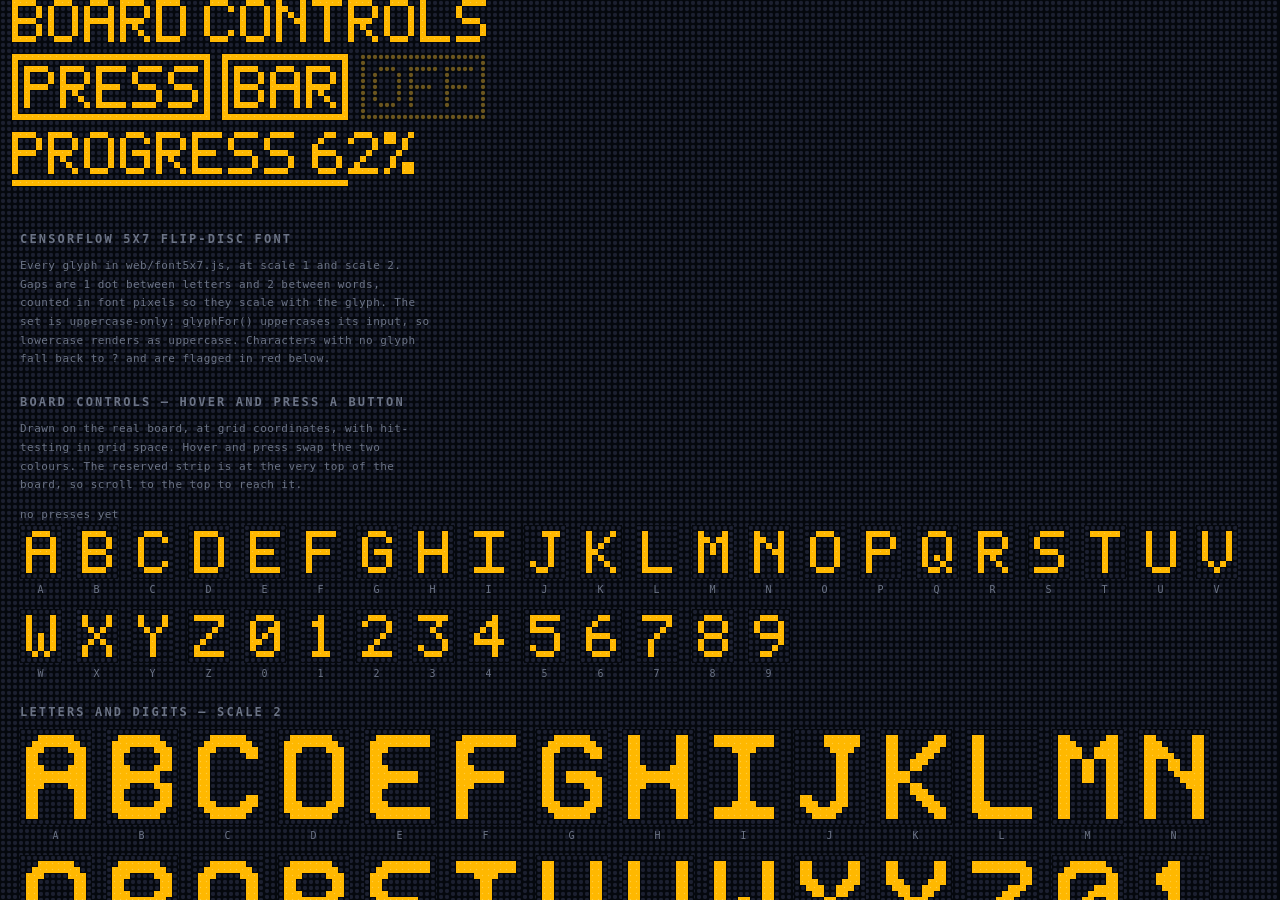
==== web/font-test.html @ fdaca212 "phase 4a: flip-disc font, dot board and font test page" ====
<!doctype html>
<html lang="en">
  <head>
    <meta charset="utf-8" />
    <meta name="viewport" content="width=device-width, initial-scale=1" />
    <title>CensorFlow — 5x7 font</title>
    <link rel="stylesheet" href="style.css" />
  </head>
  <body>
    <!-- The background board: real geometry, real CSS colours, so what you judge
         here is what the app will draw. -->
    <canvas id="board" aria-hidden="true"></canvas>

    <main class="fonttest">
      <h1>CensorFlow 5x7 flip-disc font</h1>
      <p class="note">
        Every glyph in <code>web/font5x7.js</code>, at scale 1 and scale 2.
        Gaps are 1 dot between letters and 2 between words, counted in font
        pixels so they scale with the glyph. The set is uppercase-only:
        <code>glyphFor()</code> uppercases its input, so lowercase renders as
        uppercase. Characters with no glyph fall back to <code>?</code> and are
        flagged in red below.
      </p>

      <h1>Board controls — hover and press a button</h1>
      <p class="note">
        Drawn on the real board, at grid coordinates, with hit-testing in grid
        space. Hover and press swap the two colours. The reserved strip is at
        the very top of the board, so scroll to the top to reach it.
      </p>
      <div class="note" id="demo-readout">no presses yet</div>
      <div class="row" id="scale1-letters"></div>

      <h1>Letters and digits — scale 2</h1>
      <div class="row" id="scale2-letters"></div>

      <h1>Punctuation and symbols — scale 1 / scale 2</h1>
      <div class="row" id="scale1-symbols"></div>
      <div class="row" id="scale2-symbols" style="margin-top: 14px"></div>

      <h1>All glyphs, in declaration order — scale 2</h1>
      <div class="row" id="all"></div>

      <h1>Samples at title size — scale 4 / 3 / 2 / 1</h1>
      <div class="samples" id="samples"></div>

      <h1>Samples at body size — scale 2 / 1</h1>
      <div class="samples" id="samples-small"></div>

      <h1>Long line at scale 1, as the review screen will use it</h1>
      <div class="samples" id="long"></div>
    </main>

    <script type="module">
      import { createBoard, renderField, pitchFromLocation } from './flipdisc.js';
      import {
        glyphKeys,
        hasGlyph,
        measureFlipText,
        layoutFlipCells,
        GLYPH_COLS,
        GLYPH_ROWS,
      } from './font5x7.js';

      const pitch = pitchFromLocation();
      const board = createBoard(document.getElementById('board'), { pitch });

      // Reserved strip at the top of the board for the control demo. Drawn on the
      // board rather than on a tile so it exercises the real hit-testing path.
      // Buttons are created once and re-placed on every redraw: creating them
      // inside the painter would leak one into the hit-test list per repaint.
      // Row map for the reserved strip. A scale-1 button is 7 + 4 = 11 rows tall, and
// a scale-1 progress label is 7 rows with its bar one row further down, so the
// rows need more air between them than they look like they need.
const ROW = { title: 0, buttons: 9, progress: 22, reserved: 32 };

const readout = document.getElementById('demo-readout');
      let barPct = 0.62;

      const pressMe = board.button({ col: 2, row: ROW.buttons, label: 'PRESS', onClick: (btn) => {
        readout.textContent = `pressed ${btn.label}`;
      } });
      const bump = board.button({ col: 2, row: ROW.buttons, label: 'BAR', onClick: () => {
        barPct = barPct >= 0.999 ? 0 : Math.min(1, barPct + 0.19);
        readout.textContent = `progress ${Math.round(barPct * 100)}%`;
        board.redraw();
      } });
      const dead = board.button({ col: 2, row: ROW.buttons, label: 'OFF', onClick: () => {
        readout.textContent = 'this button is disabled, so this cannot happen';
      } });
      dead.setEnabled(false);

      // Laid out with a running cursor rather than hardcoded columns: a button is
      // as wide as its label, so fixed columns overlap as soon as a label changes.
      function placeRow(handles, col) {
        let cursor = col;
        for (const handle of handles) {
          handle.place(cursor, ROW.buttons);
          cursor += handle.width + 2;
        }
      }

      board.onDraw((b) => {
        b.stampText('BOARD CONTROLS', 2, ROW.title, { scale: 1 });
        placeRow([pressMe, bump, dead], 2);
        b.progress({ col: 2, row: ROW.progress, width: 90, label: `PROGRESS ${Math.round(barPct * 100)}%`, pct: barPct });
      });
      board.redraw();
      document.documentElement.style.setProperty('--demo-reserve', `${ROW.reserved * pitch}px`);

      /** One canvas showing `text` at `scale`, padded by one dot on every side. */
      function tile(text, scale) {
        const figure = document.createElement('figure');
        const canvas = document.createElement('canvas');
        const { cols, rows } = measureFlipText(text, scale);
        const pad = 1;
        const { cells } = layoutFlipCells(text, scale);
        renderField(canvas, {
          pitch,
          cols: cols + pad * 2,
          rows: rows + pad * 2,
          lit: cells.map((cell) => [cell.x + pad, cell.y + pad]),
        });
        figure.append(canvas);
        const caption = document.createElement('figcaption');
        const label = text === ' ' ? '(space)' : text;
        caption.textContent = label;
        if (text !== ' ' && !hasGlyph(text)) caption.className = 'missing';
        figure.append(caption);
        return figure;
      }

      const LETTERS = 'ABCDEFGHIJKLMNOPQRSTUVWXYZ0123456789'.split('');
      const SYMBOLS = [
        '!', '?', '(', ')', '<', '>', '_', '=', '/', '+', '-', '.', ',', ';', ':',
        '@', '#', '$', '%', '&', 'x', '÷', '→', '←', '↑', '↓', '▶', '■', '•',
        '·', '–', '—', '|', '\\', '[', ']', '{', '}', "'", '"', '*', '×', ' ',
      ];

      for (const [id, chars, scale] of [
        ['scale1-letters', LETTERS, 1],
        ['scale2-letters', LETTERS, 2],
        ['scale1-symbols', SYMBOLS, 1],
        ['scale2-symbols', SYMBOLS, 2],
        ['all', glyphKeys(), 2],
      ]) {
        const host = document.getElementById(id);
        for (const char of chars) host.append(tile(char, scale));
      }

      const SAMPLES = [
        'CENSORFLOW',
        'SEPARATING',
        'TRANSCRIBING',
        'FETCHING LYRICS',
        'AWAITING REVIEW',
        'RENDERING',
        'DONE',
        '5 FLAGS 2.0S',
        '01 BROTHER STONE',
        'ORIGINAL',
        'CLEAN',
        'A/B PLAYBACK',
        'ERROR: FFMPEG NOT FOUND',
        'WORDS 1/120',
      ];

      const sampleHost = document.getElementById('samples');
      for (const scale of [4, 3, 2, 1]) {
        for (const line of SAMPLES) {
          const figure = tile(line, scale);
          const caption = figure.querySelector('figcaption');
          caption.textContent = `${line}  ·  scale ${scale}`;
          sampleHost.append(figure);
        }
      }

      const smallHost = document.getElementById('samples-small');
      for (const scale of [2, 1]) {
        for (const line of SAMPLES) {
          const figure = tile(line, scale);
          const caption = figure.querySelector('figcaption');
          caption.textContent = `scale ${scale}`;
          smallHost.append(figure);
        }
      }

      const longHost = document.getElementById('long');
      for (const line of [
        'WORD 42  1.44  1.79  BOTH  VERIFY',
        'FLAGS 5 OF 527 WORDS  2.03 SECONDS MUTED',
      ]) {
        longHost.append(tile(line, 1));
      }

      document.title = `CensorFlow — 5x7 font (${GLYPH_COLS}x${GLYPH_ROWS}, pitch ${pitch})`;
    </script>
  </body>
</html>
---- web/style.css ----
/*
 * CensorFlow UI.
 *
 * The dot grid is drawn on a canvas by flipdisc.js, which reads --on, --off,
 * --bg and --on-hi from :root at startup. This file is the single source of
 * truth for colour: change a value here and both the canvas and the HTML
 * overlay follow.
 */

:root {
  /* Transit-sign amber for a lit dot. */
  --on: #ffb800;
  /* Dim blue-grey for an unlit dot. Take this towards --bg for a fainter field. */
  --off: #1c2030;
  /* The board behind the dots. */
  --bg: #05080d;
  /* The specular highlight on a lit dot: what makes it read as a physical flap. */
  --on-hi: rgba(255, 230, 140, 0.42);
  /* A dimmed amber: disabled controls and stages that have not run yet. */
  --on-dim: #6b5620;

  --fg: var(--on);
  --dim: #6b7385;
  --line: #222836;
  --mono: ui-monospace, SFMono-Regular, "SF Mono", Menlo, Consolas, monospace;
}

* {
  box-sizing: border-box;
}

html,
body {
  margin: 0;
  padding: 0;
  height: 100%;
  background: var(--bg);
  color: var(--fg);
  font-family: var(--mono);
  /* The board is a fixed full-window canvas; the page itself never scrolls. */
  overflow: hidden;
}

/*
 * No animation anywhere. The board is a status readout, and a moving target is
 * harder to read than a still one.
 */
*,
*::before,
*::after {
  animation: none !important;
  transition: none !important;
  scroll-behavior: auto !important;
}

#board {
  display: block;
  position: fixed;
  inset: 0;
  z-index: 0;
  cursor: default;
  touch-action: none;
}

/* --- HTML overlay ------------------------------------------------------------
 * Dot-matrix is for titles, buttons, status, progress and stem labels. Anything
 * dense - the transcript, the review table - is real HTML sitting over the
 * canvas, so it can be read, selected and tabbed through.
 */

.overlay {
  position: fixed;
  inset: 0;
  z-index: 1;
  display: flex;
  flex-direction: column;
  pointer-events: none;
}

.overlay > * {
  pointer-events: auto;
}

.panel {
  background: color-mix(in srgb, var(--bg) 88%, transparent);
  border: 1px solid var(--line);
  padding: 12px 14px;
}

.panel h2 {
  margin: 0 0 8px;
  font-size: 13px;
  font-weight: 600;
  letter-spacing: 0.14em;
  text-transform: uppercase;
  color: var(--fg);
}

.muted {
  color: var(--dim);
}

table.grid {
  width: 100%;
  border-collapse: collapse;
  font-size: 12px;
}

table.grid th {
  text-align: left;
  font-weight: 600;
  letter-spacing: 0.1em;
  text-transform: uppercase;
  color: var(--dim);
  padding: 4px 8px 4px 0;
  border-bottom: 1px solid var(--line);
}

table.grid td {
  padding: 3px 8px 3px 0;
  border-bottom: 1px solid color-mix(in srgb, var(--line) 55%, transparent);
}

button.html {
  font: inherit;
  font-size: 12px;
  letter-spacing: 0.08em;
  color: var(--fg);
  background: transparent;
  border: 1px solid var(--line);
  padding: 6px 12px;
  cursor: pointer;
}

button.html:hover,
button.html:focus-visible {
  background: var(--on);
  border-color: var(--on);
  color: var(--bg);
  outline: none;
}

/* Visible only to a screen reader: the canvas is one bitmap of dots. */
.sr-only {
  position: absolute;
  width: 1px;
  height: 1px;
  margin: -1px;
  padding: 0;
  overflow: hidden;
  clip: rect(0 0 0 0);
  white-space: nowrap;
  border: 0;
}

:focus-visible {
  outline: 2px solid var(--on);
  outline-offset: 2px;
}

/* --- font-test.html only ------------------------------------------------------ */

/* Transparent so the real fixed board shows through around the tiles. The top
 * padding clears the control demo strip that font-test.html paints on the board;
 * font-test.html sets --demo-reserve from its own row map. */
.fonttest {
  position: fixed;
  inset: 0;
  overflow: auto;
  z-index: 2;
  background: transparent;
  padding: calc(var(--demo-reserve, 190px) + 14px) 20px 60px;
}

.fonttest h1 {
  font-size: 12px;
  letter-spacing: 0.18em;
  text-transform: uppercase;
  color: var(--dim);
  font-weight: 600;
  margin: 26px 0 10px;
}

.fonttest .row {
  display: flex;
  flex-wrap: wrap;
  gap: 14px;
}

.fonttest figure {
  margin: 0;
  text-align: center;
}

.fonttest figcaption {
  font-size: 10px;
  color: var(--dim);
  margin-top: 5px;
  letter-spacing: 0.08em;
}

.fonttest canvas {
  display: block;
  background: var(--bg);
}

.fonttest .samples canvas {
  margin-bottom: 12px;
}

.fonttest .note {
  font-size: 11px;
  color: var(--dim);
  line-height: 1.7;
  max-width: 62ch;
  letter-spacing: 0.04em;
}

.fonttest .missing {
  color: #ff6b6b;
}
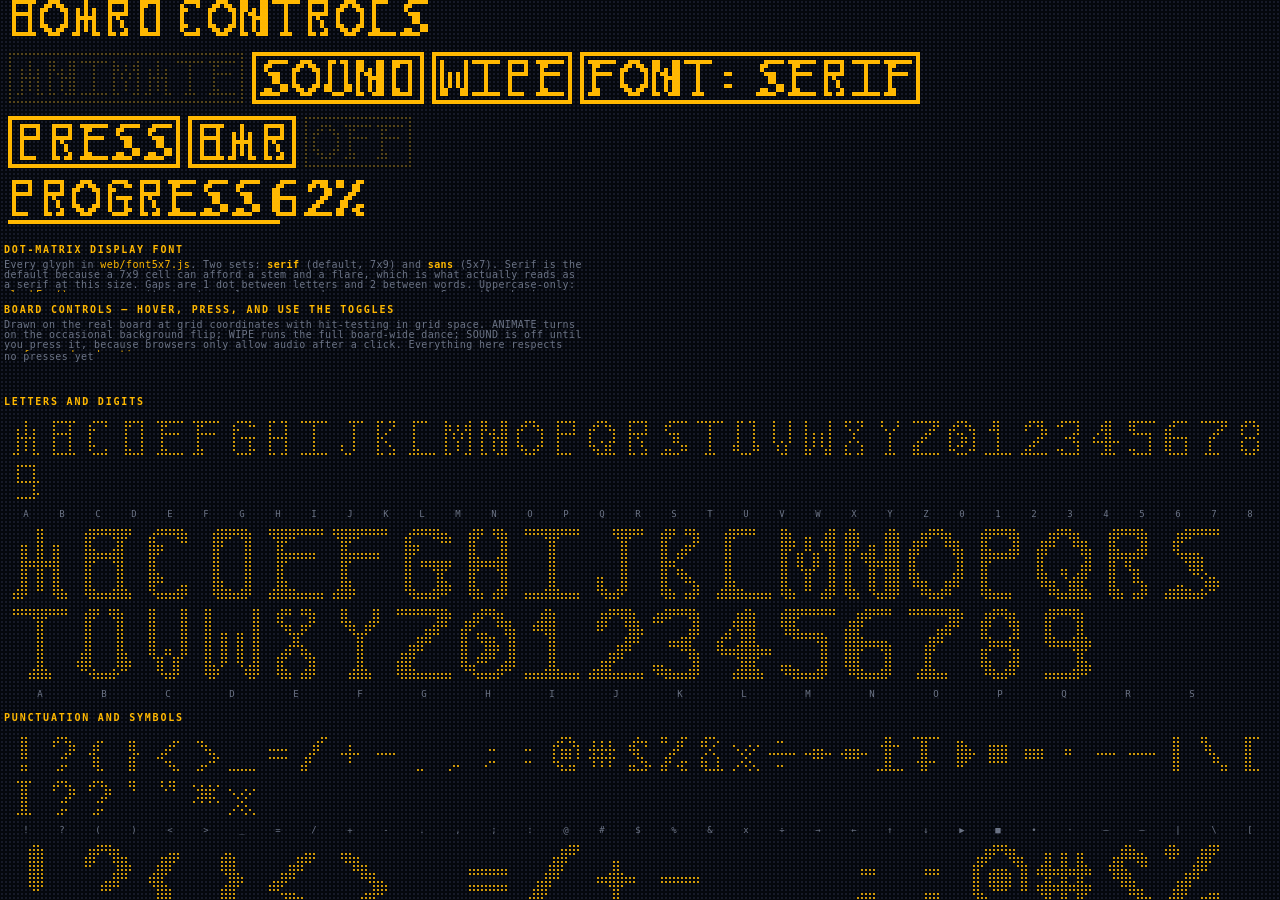
==== commit 00032264: "phase 4a: serif dot font, denser discs, single dot layer, flip motion and sound" ====
--- a/web/font-test.html
+++ b/web/font-test.html
@@ -3,52 +3,66 @@
   <head>
     <meta charset="utf-8" />
     <meta name="viewport" content="width=device-width, initial-scale=1" />
-    <title>CensorFlow — 5x7 font</title>
+    <title>CensorFlow — dot font</title>
     <link rel="stylesheet" href="style.css" />
   </head>
   <body>
-    <!-- The background board: real geometry, real CSS colours, so what you judge
-         here is what the app will draw. -->
+    <!-- The one and only dot field. Everything drawn below is lit dots on top of
+         this board, which is why the page scrolls: content is HTML over a fixed
+         canvas rather than a canvas that scrolls with it. -->
     <canvas id="board" aria-hidden="true"></canvas>
 
     <main class="fonttest">
-      <h1>CensorFlow 5x7 flip-disc font</h1>
+      <h1>Dot-matrix display font</h1>
+      <p class="note" id="intro">
+        Every glyph in <code>web/font5x7.js</code>. Two sets: <b>serif</b> (default,
+        7x9) and <b>sans</b> (5x7). Serif is the default because a 7x9 cell can
+        afford a stem and a flare, which is what actually reads as a serif at this
+        size. Gaps are 1 dot between letters and 2 between words. Uppercase-only:
+        <code>glyphFor()</code> uppercases its input, so lowercase renders as
+        uppercase.
+      </p>
+
+      <h1>Board controls — hover, press, and use the toggles</h1>
+      <p class="note" id="controls-note">
+        Drawn on the real board at grid coordinates with hit-testing in grid space.
+        ANIMATE turns on the occasional background flip; WIPE runs the full
+        board-wide dance; SOUND is off until you press it, because browsers only
+        allow audio after a click. Everything here respects
+        <code>prefers-reduced-motion</code>.
+      </p>
+      <p class="note" id="demo-readout">no presses yet</p>
+
+      <h1>Letters and digits</h1>
+      <div class="tiles" id="letters-1"></div>
+      <div class="caps" id="letters-1-caps"></div>
+      <div class="tiles" id="letters-2"></div>
+      <div class="caps" id="letters-2-caps"></div>
+
+      <h1>Punctuation and symbols</h1>
+      <div class="tiles" id="symbols-1"></div>
+      <div class="caps" id="symbols-1-caps"></div>
+      <div class="tiles" id="symbols-2"></div>
+      <div class="caps" id="symbols-2-caps"></div>
+
+      <h1>Every glyph in declaration order — scale 2</h1>
+      <div class="tiles" id="all"></div>
+      <div class="caps" id="all-caps"></div>
+
+      <h1>Samples at title size — scale 4 / 3 / 2 / 1</h1>
+      <div class="plates" id="samples-big"></div>
+
+      <h1>Small text on floating plates — scale 2 / 1</h1>
       <p class="note">
-        Every glyph in <code>web/font5x7.js</code>, at scale 1 and scale 2.
-        Gaps are 1 dot between letters and 2 between words, counted in font
-        pixels so they scale with the glyph. The set is uppercase-only:
-        <code>glyphFor()</code> uppercases its input, so lowercase renders as
-        uppercase. Characters with no glyph fall back to <code>?</code> and are
-        flagged in red below.
+        Each of these sits on an opaque plate sized to the text with a dot of
+        margin, so the small glyphs have quiet ground and the rectangle reads as
+        floating over the field. The outline does not affect layout, which is why
+        the dots inside still land on the grid.
       </p>
-
-      <h1>Board controls — hover and press a button</h1>
-      <p class="note">
-        Drawn on the real board, at grid coordinates, with hit-testing in grid
-        space. Hover and press swap the two colours. The reserved strip is at
-        the very top of the board, so scroll to the top to reach it.
-      </p>
-      <div class="note" id="demo-readout">no presses yet</div>
-      <div class="row" id="scale1-letters"></div>
-
-      <h1>Letters and digits — scale 2</h1>
-      <div class="row" id="scale2-letters"></div>
-
-      <h1>Punctuation and symbols — scale 1 / scale 2</h1>
-      <div class="row" id="scale1-symbols"></div>
-      <div class="row" id="scale2-symbols" style="margin-top: 14px"></div>
-
-      <h1>All glyphs, in declaration order — scale 2</h1>
-      <div class="row" id="all"></div>
-
-      <h1>Samples at title size — scale 4 / 3 / 2 / 1</h1>
-      <div class="samples" id="samples"></div>
-
-      <h1>Samples at body size — scale 2 / 1</h1>
-      <div class="samples" id="samples-small"></div>
-
-      <h1>Long line at scale 1, as the review screen will use it</h1>
-      <div class="samples" id="long"></div>
+      <div class="plates" id="samples-small"></div>
+
+      <h1>Long lines at scale 1, as the review screen will use them</h1>
+      <div class="plates" id="long"></div>
     </main>
 
     <script type="module">
@@ -58,76 +72,202 @@
         hasGlyph,
         measureFlipText,
         layoutFlipCells,
-        GLYPH_COLS,
-        GLYPH_ROWS,
+        setFont,
+        fontName,
+
+        glyphSize,
+        textCols,
+        FONTS,
       } from './font5x7.js';
+      import { fullWipe, startIdleFlips, prefersReducedMotion } from './flip-motion.js';
+      import { isSoundEnabled, setSoundEnabled, subscribeSound, playRowFlip } from './flip-sound.js';
 
       const pitch = pitchFromLocation();
       const board = createBoard(document.getElementById('board'), { pitch });
 
-      // Reserved strip at the top of the board for the control demo. Drawn on the
-      // board rather than on a tile so it exercises the real hit-testing path.
-      // Buttons are created once and re-placed on every redraw: creating them
-      // inside the painter would leak one into the hit-test list per repaint.
-      // Row map for the reserved strip. A scale-1 button is 7 + 4 = 11 rows tall, and
-// a scale-1 progress label is 7 rows with its bar one row further down, so the
-// rows need more air between them than they look like they need.
-const ROW = { title: 0, buttons: 9, progress: 22, reserved: 32 };
-
-const readout = document.getElementById('demo-readout');
+      // One dot of padding everywhere. Because every box on this page is a whole
+      // number of dots tall and wide, each tile's canvas origin lands on a board
+      // dot and the lit dots read as part of the one field rather than as a
+      // second layer laid over it.
+      document.documentElement.style.setProperty('--pad', `${pitch}px`);
+
+      /* --- the control strip, painted on the board ---------------------------- */
+
+      // A scale-1 serif button is 9 glyph rows + 4 = 13 rows tall; a progress
+      // label is 9 rows with its bar one row below. The rows need real air.
+      const ROW = { title: 0, controls: 13, controls2: 29, progress: 45, reserved: 57 };
+
+      const readout = document.getElementById('demo-readout');
       let barPct = 0.62;
-
-      const pressMe = board.button({ col: 2, row: ROW.buttons, label: 'PRESS', onClick: (btn) => {
-        readout.textContent = `pressed ${btn.label}`;
-      } });
-      const bump = board.button({ col: 2, row: ROW.buttons, label: 'BAR', onClick: () => {
-        barPct = barPct >= 0.999 ? 0 : Math.min(1, barPct + 0.19);
-        readout.textContent = `progress ${Math.round(barPct * 100)}%`;
-        board.redraw();
-      } });
-      const dead = board.button({ col: 2, row: ROW.buttons, label: 'OFF', onClick: () => {
-        readout.textContent = 'this button is disabled, so this cannot happen';
-      } });
+      let animate = false;
+      let stopIdle = null;
+      let wipe = null;
+
+      const pressMe = board.button({
+        col: 2,
+        row: ROW.controls,
+        label: 'PRESS',
+        onClick: (btn) => {
+          readout.textContent = `pressed ${btn.label}`;
+          playRowFlip(4, false);
+        },
+      });
+
+      const bump = board.button({
+        col: 2,
+        row: ROW.controls,
+        label: 'BAR',
+        onClick: () => {
+          barPct = barPct >= 0.999 ? 0 : Math.min(1, barPct + 0.19);
+          readout.textContent = `progress ${Math.round(barPct * 100)}%`;
+          board.redraw();
+        },
+      });
+
+      const dead = board.button({
+        col: 2,
+        row: ROW.controls,
+        label: 'OFF',
+        onClick: () => {
+          readout.textContent = 'this button is disabled, so this cannot happen';
+        },
+      });
       dead.setEnabled(false);
 
-      // Laid out with a running cursor rather than hardcoded columns: a button is
-      // as wide as its label, so fixed columns overlap as soon as a label changes.
-      function placeRow(handles, col) {
+      const animBtn = board.button({
+        col: 2,
+        row: ROW.controls,
+        label: 'ANIMATE',
+        onClick: (btn) => {
+          animate = !animate;
+          btn.setEnabled(animate);
+          if (animate) {
+            stopIdle = startIdleFlips(board);
+            readout.textContent = 'animation on: a dot flips over now and then';
+          } else {
+            stopIdle?.();
+            stopIdle = null;
+            board.redraw();
+            readout.textContent = 'animation off';
+          }
+        },
+      });
+      animBtn.setEnabled(false);
+
+      const soundBtn = board.button({
+        col: 2,
+        row: ROW.controls,
+        label: 'SOUND',
+        onClick: () => {
+          const next = !isSoundEnabled();
+          setSoundEnabled(next);
+          readout.textContent = next ? 'sound on' : 'sound off';
+          board.redraw();
+        },
+      });
+
+      const wipeBtn = board.button({
+        col: 2,
+        row: ROW.controls,
+        label: 'WIPE',
+        onClick: () => {
+          if (prefersReducedMotion()) {
+            readout.textContent = 'reduced motion is on, so the wipe is skipped';
+            return;
+          }
+          wipe?.();
+          wipe = fullWipe(board);
+          readout.textContent = 'wipe';
+        },
+      });
+
+      const fontBtn = board.button({
+        col: 2,
+        row: ROW.controls,
+        label: 'FONT: SERIF',
+        onClick: () => {
+          const next = fontName() === 'serif' ? 'sans' : 'serif';
+          setFont(next);
+          fontBtn.setLabel(`FONT: ${next.toUpperCase()}`);
+          renderAll();
+          board.redraw();
+          readout.textContent = `font set: ${next} ${glyphSize().cols}x${glyphSize().rows}`;
+        },
+      });
+
+      // A running cursor, not fixed columns: a button is exactly as wide as its
+      // label, so fixed columns overlap as soon as a label changes.
+      function placeRow(handles, col, row) {
         let cursor = col;
         for (const handle of handles) {
-          handle.place(cursor, ROW.buttons);
+          handle.place(cursor, row);
           cursor += handle.width + 2;
         }
       }
 
       board.onDraw((b) => {
         b.stampText('BOARD CONTROLS', 2, ROW.title, { scale: 1 });
-        placeRow([pressMe, bump, dead], 2);
-        b.progress({ col: 2, row: ROW.progress, width: 90, label: `PROGRESS ${Math.round(barPct * 100)}%`, pct: barPct });
-      });
+        placeRow([animBtn, soundBtn, wipeBtn, fontBtn], 2, ROW.controls);
+        placeRow([pressMe, bump, dead], 2, ROW.controls2);
+        b.progress({
+          col: 2,
+          row: ROW.progress,
+          width: 110,
+          label: `PROGRESS ${Math.round(barPct * 100)}%`,
+          pct: barPct,
+        });
+      });
+
+      // Sound state survives a reload; the button has to show it on arrival.
+      subscribeSound(() => {
+        soundBtn.setLabel(isSoundEnabled() ? 'SOUND: ON' : 'SOUND');
+        board.redraw();
+      });
+      soundBtn.setLabel(isSoundEnabled() ? 'SOUND: ON' : 'SOUND');
+
+      document.documentElement.style.setProperty('--demo-reserve', `${ROW.reserved * pitch}px`);
       board.redraw();
-      document.documentElement.style.setProperty('--demo-reserve', `${ROW.reserved * pitch}px`);
-
-      /** One canvas showing `text` at `scale`, padded by one dot on every side. */
-      function tile(text, scale) {
-        const figure = document.createElement('figure');
+
+      /* --- the glyph tiles --------------------------------------------------- */
+
+      /** One canvas of `text` at `scale`, lit dots only, transparent elsewhere. */
+      function tileCanvas(text, scale, pad = 1) {
         const canvas = document.createElement('canvas');
         const { cols, rows } = measureFlipText(text, scale);
-        const pad = 1;
         const { cells } = layoutFlipCells(text, scale);
         renderField(canvas, {
           pitch,
           cols: cols + pad * 2,
           rows: rows + pad * 2,
           lit: cells.map((cell) => [cell.x + pad, cell.y + pad]),
-        });
-        figure.append(canvas);
-        const caption = document.createElement('figcaption');
-        const label = text === ' ' ? '(space)' : text;
-        caption.textContent = label;
-        if (text !== ' ' && !hasGlyph(text)) caption.className = 'missing';
-        figure.append(caption);
-        return figure;
+          paintField: false,
+        });
+        return canvas;
+      }
+
+      /**
+       * A row of tiles with its captions in a second, identically-sized row.
+       * Two containers rather than a caption under each tile: a caption has an
+       * arbitrary height, and anything arbitrary would knock every tile below it
+       * off the grid.
+       */
+      function tileRow(tileId, capId, items) {
+        const tiles = document.getElementById(tileId);
+        const caps = document.getElementById(capId);
+        items.forEach(({ text, scale, caption, missing }) => {
+          const canvas = tileCanvas(text, scale);
+          const width = `${canvas.style.width}`;
+          const figure = document.createElement('figure');
+          figure.style.width = width;
+          figure.append(canvas);
+          tiles.append(figure);
+
+          const label = document.createElement('div');
+          label.style.width = width;
+          label.textContent = caption;
+          if (missing) label.className = 'missing';
+          caps.append(label);
+        });
       }
 
       const LETTERS = 'ABCDEFGHIJKLMNOPQRSTUVWXYZ0123456789'.split('');
@@ -137,15 +277,56 @@
         '·', '–', '—', '|', '\\', '[', ']', '{', '}', "'", '"', '*', '×', ' ',
       ];
 
-      for (const [id, chars, scale] of [
-        ['scale1-letters', LETTERS, 1],
-        ['scale2-letters', LETTERS, 2],
-        ['scale1-symbols', SYMBOLS, 1],
-        ['scale2-symbols', SYMBOLS, 2],
-        ['all', glyphKeys(), 2],
-      ]) {
-        const host = document.getElementById(id);
-        for (const char of chars) host.append(tile(char, scale));
+      function asItems(chars, scale) {
+        return chars.map((char) => ({
+          text: char,
+          scale,
+          caption: char === ' ' ? '(space)' : char,
+          missing: char !== ' ' && !hasGlyph(char),
+        }));
+      }
+
+      /**
+       * Columns one plate may use before it runs off the window. A plate costs its
+       * text plus `TILE_PAD` dots of air on each side (`tileCanvas`), plus a dot of
+       * figure margin on the left, plus a `GUTTER`-dot gutter on the right so no
+       * specimen ever sits flush against the edge of the window.
+       */
+      const TILE_PAD = 1;
+      const FIGURE_MARGIN = 1;
+      const GUTTER = 2;
+
+      function plateCols() {
+        const host = document.querySelector('.plates');
+        const style = getComputedStyle(host);
+        const inner = host.clientWidth
+          - parseFloat(style.paddingLeft) - parseFloat(style.paddingRight);
+        const chrome = TILE_PAD * 2 + FIGURE_MARGIN + GUTTER;
+        return Math.floor((inner - chrome * pitch) / pitch);
+      }
+
+      function plates(hostId, lines, scales, { chip = false } = {}) {
+        const host = document.getElementById(hostId);
+        const maxCols = plateCols();
+        scales.forEach((want) => {
+          lines.forEach((line) => {
+            /* Shrink until it fits. Never grow past the scale this pass asked for:
+               the section is a fixed-size specimen sheet, not a responsive layout. */
+            let scale = want;
+            while (scale > 1 && textCols(line, scale) > maxCols) scale -= 1;
+            const canvas = tileCanvas(line, scale);
+            const holder = document.createElement(chip ? 'span' : 'figure');
+            if (chip) holder.className = 'chip';
+            holder.append(canvas);
+            if (!chip) {
+              const caption = document.createElement('figcaption');
+              const fitted = scale === want ? '' : ` (fitted down from ${want})`;
+              caption.textContent = `${line}  ·  scale ${scale}${fitted}`;
+              holder.append(caption);
+            }
+            host.append(holder);
+          });
+        });
       }
 
       const SAMPLES = [
@@ -161,39 +342,44 @@
         'ORIGINAL',
         'CLEAN',
         'A/B PLAYBACK',
-        'ERROR: FFMPEG NOT FOUND',
         'WORDS 1/120',
       ];
 
-      const sampleHost = document.getElementById('samples');
-      for (const scale of [4, 3, 2, 1]) {
-        for (const line of SAMPLES) {
-          const figure = tile(line, scale);
-          const caption = figure.querySelector('figcaption');
-          caption.textContent = `${line}  ·  scale ${scale}`;
-          sampleHost.append(figure);
-        }
-      }
-
-      const smallHost = document.getElementById('samples-small');
-      for (const scale of [2, 1]) {
-        for (const line of SAMPLES) {
-          const figure = tile(line, scale);
-          const caption = figure.querySelector('figcaption');
-          caption.textContent = `scale ${scale}`;
-          smallHost.append(figure);
-        }
-      }
-
-      const longHost = document.getElementById('long');
-      for (const line of [
-        'WORD 42  1.44  1.79  BOTH  VERIFY',
-        'FLAGS 5 OF 527 WORDS  2.03 SECONDS MUTED',
-      ]) {
-        longHost.append(tile(line, 1));
-      }
-
-      document.title = `CensorFlow — 5x7 font (${GLYPH_COLS}x${GLYPH_ROWS}, pitch ${pitch})`;
+      function renderAll() {
+        ['letters-1', 'letters-1-caps', 'letters-2', 'letters-2-caps', 'symbols-1',
+          'symbols-1-caps', 'symbols-2', 'symbols-2-caps', 'all', 'all-caps',
+          'samples-big', 'samples-small', 'long'].forEach((id) => {
+          document.getElementById(id).replaceChildren();
+        });
+
+        tileRow('letters-1', 'letters-1-caps', asItems(LETTERS, 1));
+        tileRow('letters-2', 'letters-2-caps', asItems(LETTERS, 2));
+        tileRow('symbols-1', 'symbols-1-caps', asItems(SYMBOLS, 1));
+        tileRow('symbols-2', 'symbols-2-caps', asItems(SYMBOLS, 2));
+        tileRow('all', 'all-caps', asItems(glyphKeys(), 2));
+
+        plates('samples-big', SAMPLES, [4, 3, 2, 1]);
+        plates('samples-small', SAMPLES, [2, 1], { chip: true });
+        plates('long', ['WORD 42  1.44  1.79  BOTH  VERIFY',
+          'FLAGS 5 OF 527 WORDS  2.03 SECONDS MUTED'], [1], { chip: true });
+
+        const { cols, rows } = glyphSize();
+        document.title = `CensorFlow — ${fontName()} ${cols}x${rows}, pitch ${pitch}`;
+      }
+
+      renderAll();
+
+      document.getElementById('intro').insertAdjacentHTML(
+        'beforeend',
+        ` Currently showing <b>${fontName()}</b>, ${glyphSize().cols}x${glyphSize().rows}, pitch ${pitch} px. Sets available: ${Object.keys(FONTS).join(', ')}.`,
+      );
+
+      // Animate only starts on request: the board is a status readout, and
+      // nothing should move until the person looking at it says so.
+      window.addEventListener('beforeunload', () => {
+        stopIdle?.();
+        wipe?.();
+      });
     </script>
   </body>
-</html>+</html>
--- a/web/style.css
+++ b/web/style.css
@@ -23,6 +23,12 @@
   --dim: #6b7385;
   --line: #222836;
   --mono: ui-monospace, SFMono-Regular, "SF Mono", Menlo, Consolas, monospace;
+  /*
+   * Body copy stays monospace on purpose: it is the dense, selectable text
+   * (transcript, review table, timings) and a monospace face keeps columns of
+   * timestamps aligned. The dot-matrix display font is the serif set in
+   * font5x7.js; the two never mix.
+   */
 }
 
 * {
@@ -158,64 +164,135 @@
   outline-offset: 2px;
 }
 
-/* --- font-test.html only ------------------------------------------------------ */
-
-/* Transparent so the real fixed board shows through around the tiles. The top
- * padding clears the control demo strip that font-test.html paints on the board;
- * font-test.html sets --demo-reserve from its own row map. */
+
+/* --- font-test.html only ------------------------------------------------------
+ *
+ * Every box on this page is a whole number of dots tall and wide. That is the
+ * whole trick behind "one layer of dots": the board is a fixed full-window
+ * canvas, and because nothing above it has an arbitrary height, each tile's
+ * canvas origin still lands exactly on a board dot. The lit dots of a word then
+ * read as part of the field instead of as a second field laid over the first.
+ * `--pad` is one dot, set from JS from the real pitch.
+ */
+
 .fonttest {
   position: fixed;
   inset: 0;
   overflow: auto;
   z-index: 2;
   background: transparent;
-  padding: calc(var(--demo-reserve, 190px) + 14px) 20px 60px;
+  padding: calc(var(--demo-reserve, 228px) + var(--pad, 4px)) var(--pad, 4px)
+    calc(var(--pad, 4px) * 24);
 }
 
 .fonttest h1 {
-  font-size: 12px;
+  font-size: 10px;
   letter-spacing: 0.18em;
   text-transform: uppercase;
-  color: var(--dim);
+  color: var(--fg);
   font-weight: 600;
-  margin: 26px 0 10px;
-}
-
-.fonttest .row {
-  display: flex;
-  flex-wrap: wrap;
-  gap: 14px;
-}
-
-.fonttest figure {
+  /* Fixed dot-multiple heights: see the note above. */
+  height: calc(var(--pad, 4px) * 5);
+  line-height: calc(var(--pad, 4px) * 5);
+  margin: calc(var(--pad, 4px) * 2) 0 0;
+  overflow: hidden;
+}
+
+.fonttest .note {
+  font-size: 10px;
+  color: var(--dim);
+  line-height: calc(var(--pad, 4px) * 2.5);
+  letter-spacing: 0.04em;
+  max-width: 96ch;
+  height: calc(var(--pad, 4px) * 8);
   margin: 0;
-  text-align: center;
-}
-
-.fonttest figcaption {
-  font-size: 10px;
-  color: var(--dim);
-  margin-top: 5px;
-  letter-spacing: 0.08em;
+  overflow: hidden;
+}
+
+.fonttest code,
+.fonttest b {
+  color: var(--fg);
 }
 
 .fonttest canvas {
   display: block;
+  /* Transparent: the board behind is the only dot field on the page. A tile that
+   * painted its own background would cut a hole in it. */
+  background: transparent;
+}
+
+/* A row of glyph tiles. No gap: the tiles are adjacent, and their widths are
+ * whole numbers of dots, so they stay on the grid edge to edge. */
+.fonttest .tiles {
+  display: flex;
+  flex-wrap: wrap;
+  align-items: flex-start;
+  gap: 0;
+  padding: var(--pad, 4px);
+}
+
+.fonttest .tiles figure {
+  margin: 0;
+  padding: 0;
+  line-height: 0;
+}
+
+/* Captions live in their own identically-sized row so that a caption's arbitrary
+ * text height cannot push the next row of tiles off the grid. */
+.fonttest .caps {
+  display: flex;
+  flex-wrap: wrap;
+  gap: 0;
+  padding: 0 var(--pad, 4px);
+  height: calc(var(--pad, 4px) * 3);
+  overflow: hidden;
+}
+
+.fonttest .caps > div {
+  font-size: 9px;
+  line-height: calc(var(--pad, 4px) * 3);
+  text-align: center;
+  color: var(--dim);
+  overflow: hidden;
+}
+
+.fonttest .caps .missing {
+  color: #ff6b6b;
+}
+
+/* Bigger samples, laid straight onto the board with no plate. */
+.fonttest .plates {
+  display: flex;
+  flex-wrap: wrap;
+  align-items: flex-start;
+  margin: 0 0 calc(var(--pad, 4px) * 2);
+}
+
+.fonttest .plates figure {
+  margin: 0 0 calc(var(--pad, 4px) * 2) calc(var(--pad, 4px) * 2);
+  line-height: 0;
+}
+
+.fonttest figcaption {
+  font-size: 9px;
+  line-height: calc(var(--pad, 4px) * 2.5);
+  color: var(--dim);
+  letter-spacing: 0.08em;
+  padding-left: var(--pad, 4px);
+}
+
+/*
+ * Small and intricate text sits on an opaque plate sized to the text with a dot
+ * of margin, so the glyphs get quiet ground and the rectangle reads as floating
+ * above the field. `outline` rather than `border` on purpose: an outline does
+ * not take part in layout, so the dots inside the plate still land on the grid.
+ */
+.fonttest .chip {
+  display: inline-block;
   background: var(--bg);
-}
-
-.fonttest .samples canvas {
-  margin-bottom: 12px;
-}
-
-.fonttest .note {
-  font-size: 11px;
-  color: var(--dim);
-  line-height: 1.7;
-  max-width: 62ch;
-  letter-spacing: 0.04em;
-}
-
-.fonttest .missing {
-  color: #ff6b6b;
-}+  outline: 1px solid var(--line);
+  outline-offset: -1px;
+  padding: var(--pad, 4px);
+  margin: 0 calc(var(--pad, 4px) * 2) calc(var(--pad, 4px) * 2) 0;
+  line-height: 0;
+}
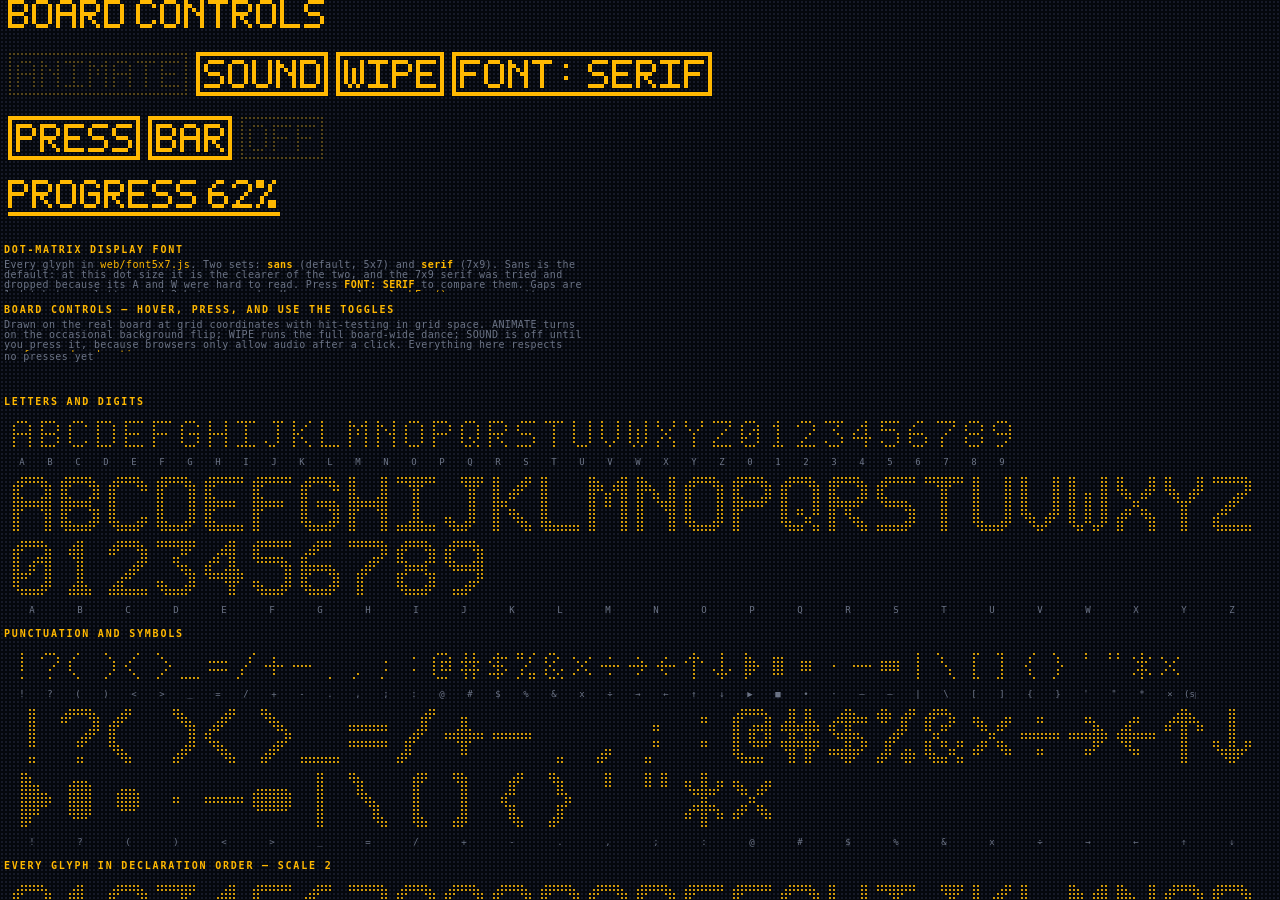
==== commit 87cb7b75: "phase 4a: restore sans as default, fix buttons dropping their onClick" ====
--- a/web/font-test.html
+++ b/web/font-test.html
@@ -15,10 +15,11 @@
     <main class="fonttest">
       <h1>Dot-matrix display font</h1>
       <p class="note" id="intro">
-        Every glyph in <code>web/font5x7.js</code>. Two sets: <b>serif</b> (default,
-        7x9) and <b>sans</b> (5x7). Serif is the default because a 7x9 cell can
-        afford a stem and a flare, which is what actually reads as a serif at this
-        size. Gaps are 1 dot between letters and 2 between words. Uppercase-only:
+        Every glyph in <code>web/font5x7.js</code>. Two sets: <b>sans</b> (default,
+        5x7) and <b>serif</b> (7x9). Sans is the default: at this dot size it is
+        the clearer of the two, and the 7x9 serif was tried and dropped because its
+        A and W were hard to read. Press <b>FONT: SERIF</b> to compare them. Gaps
+        are 1 dot between letters and 2 between words. Uppercase-only:
         <code>glyphFor()</code> uppercases its input, so lowercase renders as
         uppercase.
       </p>
--- a/web/style.css
+++ b/web/style.css
@@ -183,6 +183,14 @@
   background: transparent;
   padding: calc(var(--demo-reserve, 228px) + var(--pad, 4px)) var(--pad, 4px)
     calc(var(--pad, 4px) * 24);
+  /* This element is a full-viewport sheet sitting over the board, and the band it
+   * reserves as top padding is where the dot-drawn buttons live. Without this it
+   * eats every click aimed at them. Its own children opt back in below. */
+  pointer-events: none;
+}
+
+.fonttest > * {
+  pointer-events: auto;
 }
 
 .fonttest h1 {
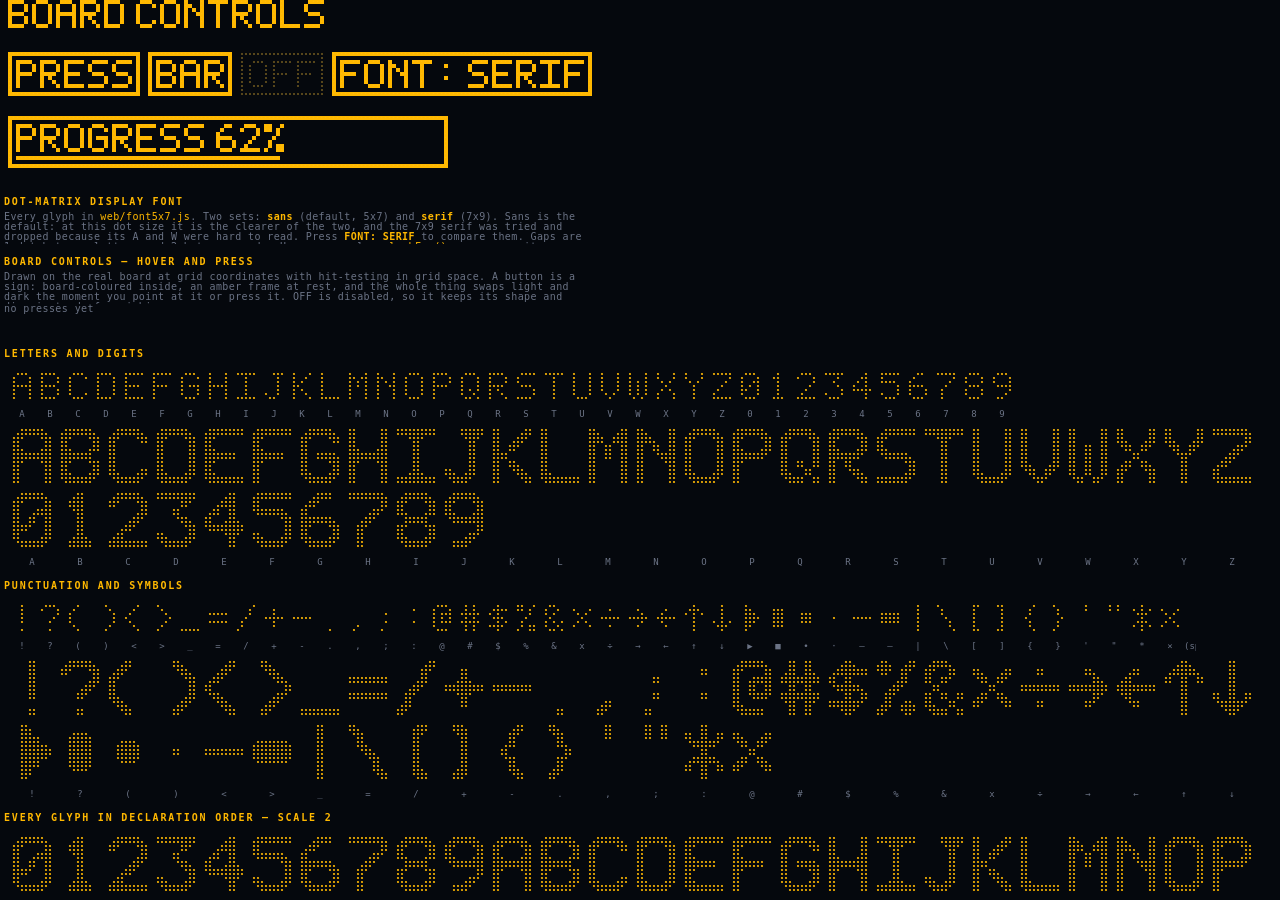
==== commit 9b453549: "phase 4a: the board as signs - no dot field, plates everywhere The whole-window grid of unlit discs " ====
--- a/web/font-test.html
+++ b/web/font-test.html
@@ -7,9 +7,10 @@
     <link rel="stylesheet" href="style.css" />
   </head>
   <body>
-    <!-- The one and only dot field. Everything drawn below is lit dots on top of
-         this board, which is why the page scrolls: content is HTML over a fixed
-         canvas rather than a canvas that scrolls with it. -->
+    <!-- The board. It paints no background dots of its own any more: it is the
+         ground, not a texture. Everything visible is lit ink on a sign. The page
+         still scrolls, because content is HTML over a fixed canvas rather than a
+         canvas that scrolls with it. -->
     <canvas id="board" aria-hidden="true"></canvas>
 
     <main class="fonttest">
@@ -21,16 +22,16 @@
         A and W were hard to read. Press <b>FONT: SERIF</b> to compare them. Gaps
         are 1 dot between letters and 2 between words. Uppercase-only:
         <code>glyphFor()</code> uppercases its input, so lowercase renders as
-        uppercase.
+        uppercase. The board itself is bare black — dots are ink, never a
+        backdrop.
       </p>
 
-      <h1>Board controls — hover, press, and use the toggles</h1>
+      <h1>Board controls — hover and press</h1>
       <p class="note" id="controls-note">
         Drawn on the real board at grid coordinates with hit-testing in grid space.
-        ANIMATE turns on the occasional background flip; WIPE runs the full
-        board-wide dance; SOUND is off until you press it, because browsers only
-        allow audio after a click. Everything here respects
-        <code>prefers-reduced-motion</code>.
+        A button is a sign: board-coloured inside, an amber frame at rest, and the
+        whole thing swaps light and dark the moment you point at it or press it.
+        OFF is disabled, so it keeps its shape and dims instead of vanishing.
       </p>
       <p class="note" id="demo-readout">no presses yet</p>
 
@@ -50,16 +51,17 @@
       <div class="tiles" id="all"></div>
       <div class="caps" id="all-caps"></div>
 
-      <h1>Samples at title size — scale 4 / 3 / 2 / 1</h1>
+      <h1>Samples on floating plates — scale 4 / 3 / 2 / 1</h1>
+      <p class="note">
+        Every specimen below sits on an opaque plate sized to the text with a dot
+        of margin. The board behind is deliberately bare: an always-on grid of
+        unlit dots was noise behind every label, so now the dots are only ever ink
+        and a plate is what a label stands on. The outline does not affect layout,
+        which is why the dots inside still land on the grid.
+      </p>
       <div class="plates" id="samples-big"></div>
 
-      <h1>Small text on floating plates — scale 2 / 1</h1>
-      <p class="note">
-        Each of these sits on an opaque plate sized to the text with a dot of
-        margin, so the small glyphs have quiet ground and the rectangle reads as
-        floating over the field. The outline does not affect layout, which is why
-        the dots inside still land on the grid.
-      </p>
+      <h1>Small text on the same plates — scale 2 / 1</h1>
       <div class="plates" id="samples-small"></div>
 
       <h1>Long lines at scale 1, as the review screen will use them</h1>
@@ -80,29 +82,23 @@
         textCols,
         FONTS,
       } from './font5x7.js';
-      import { fullWipe, startIdleFlips, prefersReducedMotion } from './flip-motion.js';
-      import { isSoundEnabled, setSoundEnabled, subscribeSound, playRowFlip } from './flip-sound.js';
 
       const pitch = pitchFromLocation();
       const board = createBoard(document.getElementById('board'), { pitch });
 
       // One dot of padding everywhere. Because every box on this page is a whole
       // number of dots tall and wide, each tile's canvas origin lands on a board
-      // dot and the lit dots read as part of the one field rather than as a
-      // second layer laid over it.
+      // dot. The board itself is bare, so a tile only has to carry its own ink.
       document.documentElement.style.setProperty('--pad', `${pitch}px`);
 
       /* --- the control strip, painted on the board ---------------------------- */
 
-      // A scale-1 serif button is 9 glyph rows + 4 = 13 rows tall; a progress
-      // label is 9 rows with its bar one row below. The rows need real air.
-      const ROW = { title: 0, controls: 13, controls2: 29, progress: 45, reserved: 57 };
+      // A scale-1 button is 7 glyph rows + 4 = 11 rows tall; a progress sign is 7
+      // caption rows, 3 of air, the bar and 2 of foot. The rows need real air.
+      const ROW = { title: 0, controls: 13, progress: 29, reserved: 45 };
 
       const readout = document.getElementById('demo-readout');
       let barPct = 0.62;
-      let animate = false;
-      let stopIdle = null;
-      let wipe = null;
 
       const pressMe = board.button({
         col: 2,
@@ -110,7 +106,6 @@
         label: 'PRESS',
         onClick: (btn) => {
           readout.textContent = `pressed ${btn.label}`;
-          playRowFlip(4, false);
         },
       });
 
@@ -134,53 +129,6 @@
         },
       });
       dead.setEnabled(false);
-
-      const animBtn = board.button({
-        col: 2,
-        row: ROW.controls,
-        label: 'ANIMATE',
-        onClick: (btn) => {
-          animate = !animate;
-          btn.setEnabled(animate);
-          if (animate) {
-            stopIdle = startIdleFlips(board);
-            readout.textContent = 'animation on: a dot flips over now and then';
-          } else {
-            stopIdle?.();
-            stopIdle = null;
-            board.redraw();
-            readout.textContent = 'animation off';
-          }
-        },
-      });
-      animBtn.setEnabled(false);
-
-      const soundBtn = board.button({
-        col: 2,
-        row: ROW.controls,
-        label: 'SOUND',
-        onClick: () => {
-          const next = !isSoundEnabled();
-          setSoundEnabled(next);
-          readout.textContent = next ? 'sound on' : 'sound off';
-          board.redraw();
-        },
-      });
-
-      const wipeBtn = board.button({
-        col: 2,
-        row: ROW.controls,
-        label: 'WIPE',
-        onClick: () => {
-          if (prefersReducedMotion()) {
-            readout.textContent = 'reduced motion is on, so the wipe is skipped';
-            return;
-          }
-          wipe?.();
-          wipe = fullWipe(board);
-          readout.textContent = 'wipe';
-        },
-      });
 
       const fontBtn = board.button({
         col: 2,
@@ -208,8 +156,7 @@
 
       board.onDraw((b) => {
         b.stampText('BOARD CONTROLS', 2, ROW.title, { scale: 1 });
-        placeRow([animBtn, soundBtn, wipeBtn, fontBtn], 2, ROW.controls);
-        placeRow([pressMe, bump, dead], 2, ROW.controls2);
+        placeRow([pressMe, bump, dead, fontBtn], 2, ROW.controls);
         b.progress({
           col: 2,
           row: ROW.progress,
@@ -219,15 +166,12 @@
         });
       });
 
-      // Sound state survives a reload; the button has to show it on arrival.
-      subscribeSound(() => {
-        soundBtn.setLabel(isSoundEnabled() ? 'SOUND: ON' : 'SOUND');
-        board.redraw();
-      });
-      soundBtn.setLabel(isSoundEnabled() ? 'SOUND: ON' : 'SOUND');
-
       document.documentElement.style.setProperty('--demo-reserve', `${ROW.reserved * pitch}px`);
       board.redraw();
+
+      // A hook for the headless click-through checks in tmp/e2e, which read the
+      // real button rects and hit-test them rather than guessing at pixels.
+      window.__board = board;
 
       /* --- the glyph tiles --------------------------------------------------- */
 
@@ -359,7 +303,7 @@
         tileRow('symbols-2', 'symbols-2-caps', asItems(SYMBOLS, 2));
         tileRow('all', 'all-caps', asItems(glyphKeys(), 2));
 
-        plates('samples-big', SAMPLES, [4, 3, 2, 1]);
+        plates('samples-big', SAMPLES, [4, 3, 2, 1], { chip: true });
         plates('samples-small', SAMPLES, [2, 1], { chip: true });
         plates('long', ['WORD 42  1.44  1.79  BOTH  VERIFY',
           'FLAGS 5 OF 527 WORDS  2.03 SECONDS MUTED'], [1], { chip: true });
@@ -374,13 +318,6 @@
         'beforeend',
         ` Currently showing <b>${fontName()}</b>, ${glyphSize().cols}x${glyphSize().rows}, pitch ${pitch} px. Sets available: ${Object.keys(FONTS).join(', ')}.`,
       );
-
-      // Animate only starts on request: the board is a status readout, and
-      // nothing should move until the person looking at it says so.
-      window.addEventListener('beforeunload', () => {
-        stopIdle?.();
-        wipe?.();
-      });
     </script>
   </body>
 </html>
--- a/web/style.css
+++ b/web/style.css
@@ -224,8 +224,8 @@
 
 .fonttest canvas {
   display: block;
-  /* Transparent: the board behind is the only dot field on the page. A tile that
-   * painted its own background would cut a hole in it. */
+  /* Transparent: a tile only carries ink. Its ground comes from the chip it sits
+   * on, or from the bare board. */
   background: transparent;
 }
 
@@ -290,10 +290,13 @@
 }
 
 /*
- * Small and intricate text sits on an opaque plate sized to the text with a dot
- * of margin, so the glyphs get quiet ground and the rectangle reads as floating
- * above the field. `outline` rather than `border` on purpose: an outline does
- * not take part in layout, so the dots inside the plate still land on the grid.
+ * The sign. Text sits on an opaque plate sized to the text plus a dot of margin,
+ * so the glyphs get quiet ground and the rectangle reads as a physical sign on
+ * the board. This is the one container the design uses - titles, samples, the
+ * review transcript and the dot-drawn buttons are all plates.
+ *
+ * `outline` rather than `border` on purpose: an outline does not take part in
+ * layout, so the dots inside the plate still land on the grid.
  */
 .fonttest .chip {
   display: inline-block;
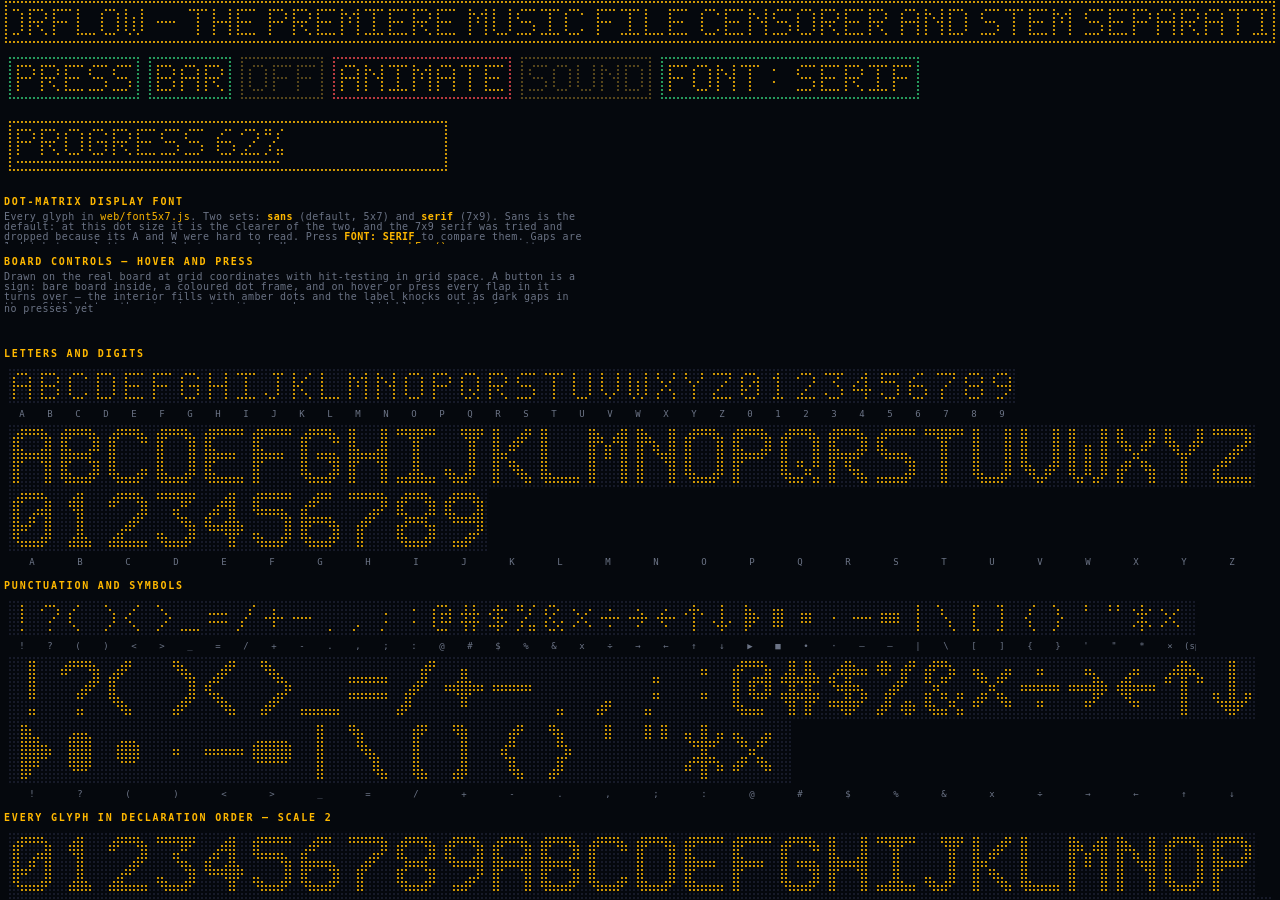
==== commit f1a7cbc9: "phase 4a: dots not squares, restored sound, banner, toned button frames" ====
--- a/web/font-test.html
+++ b/web/font-test.html
@@ -23,15 +23,24 @@
         are 1 dot between letters and 2 between words. Uppercase-only:
         <code>glyphFor()</code> uppercases its input, so lowercase renders as
         uppercase. The board itself is bare black — dots are ink, never a
-        backdrop.
+        backdrop. The sign along the very top scrolls right to left; it is the one
+        animation the brief ruled out, added because a sentence wider than its
+        sign has to scroll or truncate, and scrolling shows all of it.
       </p>
 
       <h1>Board controls — hover and press</h1>
       <p class="note" id="controls-note">
         Drawn on the real board at grid coordinates with hit-testing in grid space.
-        A button is a sign: board-coloured inside, an amber frame at rest, and the
-        whole thing swaps light and dark the moment you point at it or press it.
-        OFF is disabled, so it keeps its shape and dims instead of vanishing.
+        A button is a sign: bare board inside, a coloured dot frame, and on
+        hover or press every flap in it turns over — the interior fills with amber
+        dots and the label knocks out as dark gaps in them. Still dots; the sign
+        inverts, it never becomes a solid block, and the frame keeps its colour so
+        you can still tell what the control does. The border is the label: green
+        for a control that acts (PRESS, BAR, SOUND, FONT), red for one that stops
+        or is unavailable (ANIMATE, OFF). OFF is disabled, so it keeps its shape
+        and dims instead of vanishing. ANIMATE scatters occasional lone flips
+        across the empty board, SOUND clicks each press. There is no wipe: the
+        board is bare, so there would be nothing to wipe.
       </p>
       <p class="note" id="demo-readout">no presses yet</p>
 
@@ -82,6 +91,8 @@
         textCols,
         FONTS,
       } from './font5x7.js';
+      import { startIdleFlips, prefersReducedMotion, startMarquee } from './flip-motion.js';
+      import { isSoundEnabled, setSoundEnabled, subscribeSound, playRowFlip } from './flip-sound.js';
 
       const pitch = pitchFromLocation();
       const board = createBoard(document.getElementById('board'), { pitch });
@@ -95,16 +106,23 @@
 
       // A scale-1 button is 7 glyph rows + 4 = 11 rows tall; a progress sign is 7
       // caption rows, 3 of air, the bar and 2 of foot. The rows need real air.
-      const ROW = { title: 0, controls: 13, progress: 29, reserved: 45 };
+      const ROW = { banner: 0, controls: 14, progress: 30, reserved: 45 };
 
       const readout = document.getElementById('demo-readout');
       let barPct = 0.62;
 
+      // Every press clicks, the way a row of flaps does. The sound module keeps
+      // its own preference in localStorage, so the button state is read back out
+      // of it rather than tracked here.
+      const click = (discs = 4, large = false) => playRowFlip(discs, large);
+
       const pressMe = board.button({
         col: 2,
         row: ROW.controls,
         label: 'PRESS',
+        tone: 'go',
         onClick: (btn) => {
+          click();
           readout.textContent = `pressed ${btn.label}`;
         },
       });
@@ -113,7 +131,9 @@
         col: 2,
         row: ROW.controls,
         label: 'BAR',
+        tone: 'go',
         onClick: () => {
+          click();
           barPct = barPct >= 0.999 ? 0 : Math.min(1, barPct + 0.19);
           readout.textContent = `progress ${Math.round(barPct * 100)}%`;
           board.redraw();
@@ -124,21 +144,69 @@
         col: 2,
         row: ROW.controls,
         label: 'OFF',
+        tone: 'stop',
         onClick: () => {
           readout.textContent = 'this button is disabled, so this cannot happen';
         },
       });
       dead.setEnabled(false);
 
+      // Idle flips: one lone flap turning over somewhere empty every second or
+      // so. Nothing is wiped, nothing sweeps - the board is bare, so a wipe would
+      // have nothing to wipe. Reduced motion wins over the toggle, as it should.
+      let animate = false;
+      let stopIdle = null;
+
+      function setAnimate(next) {
+        animate = next;
+        animBtn.setEnabled(animate);
+        stopIdle?.();
+        stopIdle = animate ? startIdleFlips(board) : null;
+        readout.textContent = animate ? 'idle flips on' : 'idle flips off';
+      }
+
+      const animBtn = board.button({
+        col: 2,
+        row: ROW.controls,
+        label: 'ANIMATE',
+        tone: 'stop',
+        onClick: () => setAnimate(!animate),
+      });
+      // A visitor who asked for reduced motion never gets the toggle either.
+      animBtn.setEnabled(!prefersReducedMotion());
+
+      const soundBtn = board.button({
+        col: 2,
+        row: ROW.controls,
+        label: 'SOUND',
+        tone: 'go',
+        onClick: () => {
+          setSoundEnabled(!isSoundEnabled());
+          click(2);
+        },
+      });
+      soundBtn.setEnabled(isSoundEnabled());
+      subscribeSound((on) => {
+        soundBtn.setEnabled(on);
+        readout.textContent = on ? 'sound on' : 'sound off';
+      });
+
       const fontBtn = board.button({
         col: 2,
         row: ROW.controls,
         label: 'FONT: SERIF',
+        tone: 'go',
         onClick: () => {
           const next = fontName() === 'serif' ? 'sans' : 'serif';
           setFont(next);
           fontBtn.setLabel(`FONT: ${next.toUpperCase()}`);
-          renderAll();
+          click(6, true);
+renderAll();
+
+      window.addEventListener('pagehide', () => {
+        stopIdle?.();
+        stopBanner?.();
+      });
           board.redraw();
           readout.textContent = `font set: ${next} ${glyphSize().cols}x${glyphSize().rows}`;
         },
@@ -154,9 +222,28 @@
         }
       }
 
+      // The banner runs along the very top of the board, the one piece of motion
+      // the design brief ruled out. It is here because the sentence is wider than
+      // any sign on this page, and a sign that only shows its first few words is
+      // worse than one that shows all of them.
+      const BANNER_TEXT = 'CENSORFLOW - THE PREMIERE MUSIC FILE CENSORER AND STEM SEPARATION APPLICATION';
+      let stopBanner = null;
+
+      function startBanner() {
+        stopBanner?.();
+        const cols = Math.floor(window.innerWidth / pitch) - 2;
+        if (cols < 20) return;
+        stopBanner = startMarquee(board, {
+          col: 1,
+          row: ROW.banner,
+          cols,
+          text: BANNER_TEXT,
+          scale: 1,
+        });
+      }
+
       board.onDraw((b) => {
-        b.stampText('BOARD CONTROLS', 2, ROW.title, { scale: 1 });
-        placeRow([pressMe, bump, dead, fontBtn], 2, ROW.controls);
+        placeRow([pressMe, bump, dead, animBtn, soundBtn, fontBtn], 2, ROW.controls);
         b.progress({
           col: 2,
           row: ROW.progress,
@@ -167,7 +254,16 @@
       });
 
       document.documentElement.style.setProperty('--demo-reserve', `${ROW.reserved * pitch}px`);
+      startBanner();
       board.redraw();
+
+      // The banner is as wide as the window, so it has to be rebuilt when the
+      // window changes. Debounced, like everything else that measures.
+      let bannerTimer = 0;
+      window.addEventListener('resize', () => {
+        window.clearTimeout(bannerTimer);
+        bannerTimer = window.setTimeout(startBanner, 200);
+      });
 
       // A hook for the headless click-through checks in tmp/e2e, which read the
       // real button rects and hit-test them rather than guessing at pixels.
@@ -175,7 +271,14 @@
 
       /* --- the glyph tiles --------------------------------------------------- */
 
-      /** One canvas of `text` at `scale`, lit dots only, transparent elsewhere. */
+      /**
+       * One canvas of `text` at `scale`, carrying its own field of unlit dots.
+       *
+       * The tiles keep the old texture on purpose: a glyph is only legible against
+       * the full matrix, so a specimen with nothing behind it hides exactly the
+       * thing you are inspecting. The board itself stays bare, so the field is
+       * bounded by the tile - the specimen sheet has texture, the UI does not.
+       */
       function tileCanvas(text, scale, pad = 1) {
         const canvas = document.createElement('canvas');
         const { cols, rows } = measureFlipText(text, scale);
@@ -185,7 +288,6 @@
           cols: cols + pad * 2,
           rows: rows + pad * 2,
           lit: cells.map((cell) => [cell.x + pad, cell.y + pad]),
-          paintField: false,
         });
         return canvas;
       }
--- a/web/style.css
+++ b/web/style.css
@@ -18,6 +18,10 @@
   --on-hi: rgba(255, 230, 140, 0.42);
   /* A dimmed amber: disabled controls and stages that have not run yet. */
   --on-dim: #6b5620;
+  /* Sign borders, so a control can be told apart from a label at a glance:
+     green for something that acts, red for something that stops or is off. */
+  --on-go: #2fbf71;
+  --on-stop: #e5484d;
 
   --fg: var(--on);
   --dim: #6b7385;
@@ -224,8 +228,7 @@
 
 .fonttest canvas {
   display: block;
-  /* Transparent: a tile only carries ink. Its ground comes from the chip it sits
-   * on, or from the bare board. */
+  /* A tile paints its own field, dots and all, so it needs no background here. */
   background: transparent;
 }
 
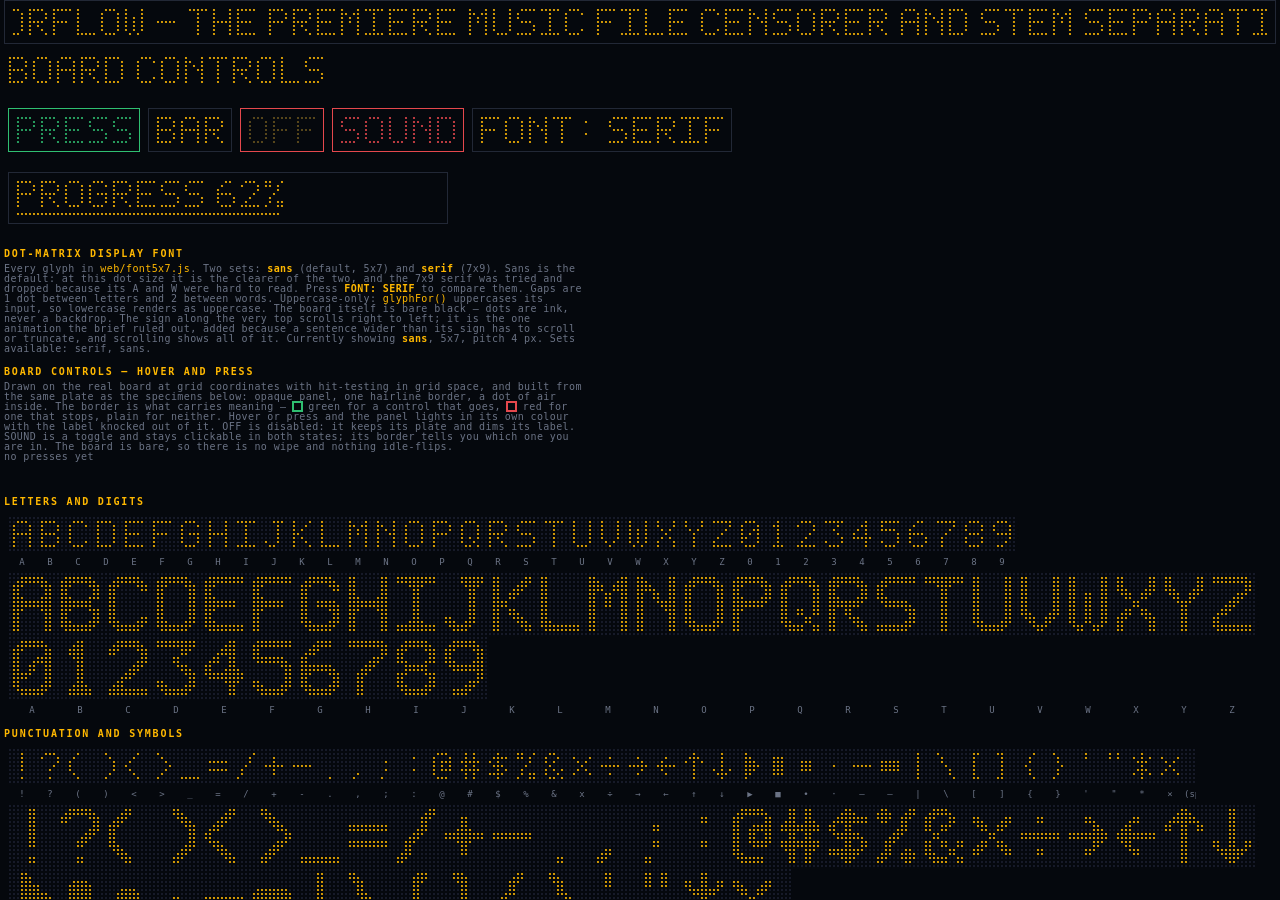
==== commit b1f4ea16: "phase 4a: dots as discs, hairline plates, semantic tones, continuous banner" ====
--- a/web/font-test.html
+++ b/web/font-test.html
@@ -30,17 +30,16 @@
 
       <h1>Board controls — hover and press</h1>
       <p class="note" id="controls-note">
-        Drawn on the real board at grid coordinates with hit-testing in grid space.
-        A button is a sign: bare board inside, a coloured dot frame, and on
-        hover or press every flap in it turns over — the interior fills with amber
-        dots and the label knocks out as dark gaps in them. Still dots; the sign
-        inverts, it never becomes a solid block, and the frame keeps its colour so
-        you can still tell what the control does. The border is the label: green
-        for a control that acts (PRESS, BAR, SOUND, FONT), red for one that stops
-        or is unavailable (ANIMATE, OFF). OFF is disabled, so it keeps its shape
-        and dims instead of vanishing. ANIMATE scatters occasional lone flips
-        across the empty board, SOUND clicks each press. There is no wipe: the
-        board is bare, so there would be nothing to wipe.
+        Drawn on the real board at grid coordinates with hit-testing in grid space,
+        and built from the same plate as the specimens below: opaque panel, one
+        hairline border, a dot of air inside. The border is what carries meaning —
+        <span class="swatch go"></span> green for a control that goes,
+        <span class="swatch stop"></span> red for one that stops, plain for
+        neither. Hover or press and the panel lights in its own colour with the
+        label knocked out of it. OFF is disabled: it keeps its plate and dims its
+        label. SOUND is a toggle and stays clickable in both states; its border
+        tells you which one you are in. The board is bare, so there is no wipe and
+        nothing idle-flips.
       </p>
       <p class="note" id="demo-readout">no presses yet</p>
 
@@ -73,6 +72,16 @@
       <h1>Small text on the same plates — scale 2 / 1</h1>
       <div class="plates" id="samples-small"></div>
 
+      <h1>The two semantic plates</h1>
+      <p class="note">
+        The same box, only the hairline differs. A canvas sign picks these by
+        passing <code>tone: 'go'</code> or <code>tone: 'stop'</code> to
+        <code>board.button</code>, which resolves to <code>--go</code> and
+        <code>--stop</code> here, so an HTML specimen and a drawn sign cannot
+        drift apart.
+      </p>
+      <div class="plates" id="tones"></div>
+
       <h1>Long lines at scale 1, as the review screen will use them</h1>
       <div class="plates" id="long"></div>
     </main>
@@ -91,7 +100,7 @@
         textCols,
         FONTS,
       } from './font5x7.js';
-      import { startIdleFlips, prefersReducedMotion, startMarquee } from './flip-motion.js';
+      import { startMarquee } from './flip-motion.js';
       import { isSoundEnabled, setSoundEnabled, subscribeSound, playRowFlip } from './flip-sound.js';
 
       const pitch = pitchFromLocation();
@@ -106,7 +115,7 @@
 
       // A scale-1 button is 7 glyph rows + 4 = 11 rows tall; a progress sign is 7
       // caption rows, 3 of air, the bar and 2 of foot. The rows need real air.
-      const ROW = { banner: 0, controls: 14, progress: 30, reserved: 45 };
+      const ROW = { banner: 0, title: 14, controls: 27, progress: 43, reserved: 58 };
 
       const readout = document.getElementById('demo-readout');
       let barPct = 0.62;
@@ -116,6 +125,9 @@
       // of it rather than tracked here.
       const click = (discs = 4, large = false) => playRowFlip(discs, large);
 
+      // Borders say what a control does: green goes, red stops, plain for
+      // neither. That is the whole reason the plate border is a colour and not a
+      // decoration, so the demo strip uses all three.
       const pressMe = board.button({
         col: 2,
         row: ROW.controls,
@@ -131,12 +143,10 @@
         col: 2,
         row: ROW.controls,
         label: 'BAR',
-        tone: 'go',
         onClick: () => {
           click();
           barPct = barPct >= 0.999 ? 0 : Math.min(1, barPct + 0.19);
           readout.textContent = `progress ${Math.round(barPct * 100)}%`;
-          board.redraw();
         },
       });
 
@@ -151,51 +161,28 @@
       });
       dead.setEnabled(false);
 
-      // Idle flips: one lone flap turning over somewhere empty every second or
-      // so. Nothing is wiped, nothing sweeps - the board is bare, so a wipe would
-      // have nothing to wipe. Reduced motion wins over the toggle, as it should.
-      let animate = false;
-      let stopIdle = null;
-
-      function setAnimate(next) {
-        animate = next;
-        animBtn.setEnabled(animate);
-        stopIdle?.();
-        stopIdle = animate ? startIdleFlips(board) : null;
-        readout.textContent = animate ? 'idle flips on' : 'idle flips off';
-      }
-
-      const animBtn = board.button({
-        col: 2,
-        row: ROW.controls,
-        label: 'ANIMATE',
-        tone: 'stop',
-        onClick: () => setAnimate(!animate),
-      });
-      // A visitor who asked for reduced motion never gets the toggle either.
-      animBtn.setEnabled(!prefersReducedMotion());
-
+      // Sound is a toggle, so it has to stay clickable in both states: an earlier
+      // version greyed the label out when sound was off, which also made the
+      // button unhittable, so the one control you need to fix it was the one
+      // control you could not press. The border carries the state instead -
+      // green when the clicks are on, red when they are off.
       const soundBtn = board.button({
         col: 2,
         row: ROW.controls,
         label: 'SOUND',
-        tone: 'go',
-        onClick: () => {
-          setSoundEnabled(!isSoundEnabled());
-          click(2);
-        },
-      });
-      soundBtn.setEnabled(isSoundEnabled());
+        tone: isSoundEnabled() ? 'go' : 'stop',
+        onClick: () => setSoundEnabled(!isSoundEnabled()),
+      });
       subscribeSound((on) => {
-        soundBtn.setEnabled(on);
+        soundBtn.setTone(on ? 'go' : 'stop');
         readout.textContent = on ? 'sound on' : 'sound off';
+        if (on) click(2);
       });
 
       const fontBtn = board.button({
         col: 2,
         row: ROW.controls,
         label: 'FONT: SERIF',
-        tone: 'go',
         onClick: () => {
           const next = fontName() === 'serif' ? 'sans' : 'serif';
           setFont(next);
@@ -203,10 +190,7 @@
           click(6, true);
 renderAll();
 
-      window.addEventListener('pagehide', () => {
-        stopIdle?.();
-        stopBanner?.();
-      });
+      window.addEventListener('pagehide', () => stopBanner?.());
           board.redraw();
           readout.textContent = `font set: ${next} ${glyphSize().cols}x${glyphSize().rows}`;
         },
@@ -243,7 +227,8 @@
       }
 
       board.onDraw((b) => {
-        placeRow([pressMe, bump, dead, animBtn, soundBtn, fontBtn], 2, ROW.controls);
+        b.stampText('BOARD CONTROLS', 2, ROW.title, { scale: 1 });
+        placeRow([pressMe, bump, dead, soundBtn, fontBtn], 2, ROW.controls);
         b.progress({
           col: 2,
           row: ROW.progress,
@@ -279,7 +264,7 @@
        * thing you are inspecting. The board itself stays bare, so the field is
        * bounded by the tile - the specimen sheet has texture, the UI does not.
        */
-      function tileCanvas(text, scale, pad = 1) {
+      function tileCanvas(text, scale, pad = 1, tone = '') {
         const canvas = document.createElement('canvas');
         const { cols, rows } = measureFlipText(text, scale);
         const { cells } = layoutFlipCells(text, scale);
@@ -288,6 +273,9 @@
           cols: cols + pad * 2,
           rows: rows + pad * 2,
           lit: cells.map((cell) => [cell.x + pad, cell.y + pad]),
+          // A semantic chip letters itself in its own colour, the same way a
+          // toned button does, so the two read as the same kind of object.
+          ink: tone ? board.colours[tone] : null,
         });
         return canvas;
       }
@@ -352,7 +340,7 @@
         return Math.floor((inner - chrome * pitch) / pitch);
       }
 
-      function plates(hostId, lines, scales, { chip = false } = {}) {
+      function plates(hostId, lines, scales, { chip = false, tone = '' } = {}) {
         const host = document.getElementById(hostId);
         const maxCols = plateCols();
         scales.forEach((want) => {
@@ -361,9 +349,9 @@
                the section is a fixed-size specimen sheet, not a responsive layout. */
             let scale = want;
             while (scale > 1 && textCols(line, scale) > maxCols) scale -= 1;
-            const canvas = tileCanvas(line, scale);
+            const canvas = tileCanvas(line, scale, 1, tone);
             const holder = document.createElement(chip ? 'span' : 'figure');
-            if (chip) holder.className = 'chip';
+            if (chip) holder.className = tone ? `chip ${tone}` : 'chip';
             holder.append(canvas);
             if (!chip) {
               const caption = document.createElement('figcaption');
@@ -395,7 +383,7 @@
       function renderAll() {
         ['letters-1', 'letters-1-caps', 'letters-2', 'letters-2-caps', 'symbols-1',
           'symbols-1-caps', 'symbols-2', 'symbols-2-caps', 'all', 'all-caps',
-          'samples-big', 'samples-small', 'long'].forEach((id) => {
+          'samples-big', 'samples-small', 'tones', 'long'].forEach((id) => {
           document.getElementById(id).replaceChildren();
         });
 
@@ -407,6 +395,9 @@
 
         plates('samples-big', SAMPLES, [4, 3, 2, 1], { chip: true });
         plates('samples-small', SAMPLES, [2, 1], { chip: true });
+
+        plates('tones', ['CENSOR THE SONG', 'RENDER'], [2], { chip: true, tone: 'go' });
+        plates('tones', ['CANCEL', 'START OVER'], [2], { chip: true, tone: 'stop' });
         plates('long', ['WORD 42  1.44  1.79  BOTH  VERIFY',
           'FLAGS 5 OF 527 WORDS  2.03 SECONDS MUTED'], [1], { chip: true });
 
--- a/web/style.css
+++ b/web/style.css
@@ -18,14 +18,31 @@
   --on-hi: rgba(255, 230, 140, 0.42);
   /* A dimmed amber: disabled controls and stages that have not run yet. */
   --on-dim: #6b5620;
-  /* Sign borders, so a control can be told apart from a label at a glance:
-     green for something that acts, red for something that stops or is off. */
-  --on-go: #2fbf71;
-  --on-stop: #e5484d;
 
   --fg: var(--on);
   --dim: #6b7385;
   --line: #222836;
+
+  /*
+   * The plate, in one place. Every sign in the app is this: an opaque panel the
+   * colour of the board, a hairline border, and a dot of air inside it. The HTML
+   * specimens under "Samples on Floating Plates" are `.chip` below and the
+   * canvas-drawn signs - buttons, the progress bar, the banner - read these same
+   * variables in flipdisc.js, so one edit here restyles both. Nothing else is a
+   * container.
+   */
+  --plate-bg: var(--bg);
+  --plate-line: var(--line);
+  --plate-pad: 1;
+
+  /*
+   * A plate's border says what the control will do, so it is colour-coded rather
+   * than decorated: green goes, red stops. Amber on its own cannot carry that,
+   * and a red/green pair stays legible to a red-green colour-blind reader because
+   * they differ in lightness as well as hue.
+   */
+  --go: #2fbf71;
+  --stop: #e5484d;
   --mono: ui-monospace, SFMono-Regular, "SF Mono", Menlo, Consolas, monospace;
   /*
    * Body copy stays monospace on purpose: it is the dense, selectable text
@@ -216,9 +233,14 @@
   line-height: calc(var(--pad, 4px) * 2.5);
   letter-spacing: 0.04em;
   max-width: 96ch;
-  height: calc(var(--pad, 4px) * 8);
+  /*
+   * Prose is the one thing here that is allowed to grow: a fixed height silently
+   * clipped long paragraphs and let the board's own text print over the top of
+   * them. The line height is still a whole number of dots, and only the tiles and
+   * their captions need whole-dot boxes, because those carry the grid.
+   */
+  min-height: calc(var(--pad, 4px) * 8);
   margin: 0;
-  overflow: hidden;
 }
 
 .fonttest code,
@@ -303,10 +325,50 @@
  */
 .fonttest .chip {
   display: inline-block;
-  background: var(--bg);
-  outline: 1px solid var(--line);
+  background: var(--plate-bg);
+  outline: 1px solid var(--plate-line);
   outline-offset: -1px;
   padding: var(--pad, 4px);
   margin: 0 calc(var(--pad, 4px) * 2) calc(var(--pad, 4px) * 2) 0;
   line-height: 0;
 }
+
+/*
+ * The two semantic plates, same box and same hairline, only the border colour
+ * differs. A canvas sign picks the same two by passing `tone: 'go' | 'stop'` to
+ * `board.button`, which resolves to --go / --stop here.
+ *
+ * The lettering takes the border colour too, on the board and here alike: a green
+ * frame around amber dots reads as two things bolted together, a green frame
+ * around green dots reads as one sign.
+ */
+.fonttest .chip.go {
+  outline-color: var(--go);
+  color: var(--go);
+}
+
+.fonttest .chip.stop {
+  outline-color: var(--stop);
+  color: var(--stop);
+}
+
+/*
+ * A colour chip in running text, so the prose can name the two semantic borders
+ * without a second sentence describing them.
+ */
+.fonttest .swatch {
+  display: inline-block;
+  width: 0.9em;
+  height: 0.9em;
+  vertical-align: -0.1em;
+  outline: 2px solid var(--line);
+  outline-offset: -1px;
+}
+
+.fonttest .swatch.go {
+  outline-color: var(--go);
+}
+
+.fonttest .swatch.stop {
+  outline-color: var(--stop);
+}
